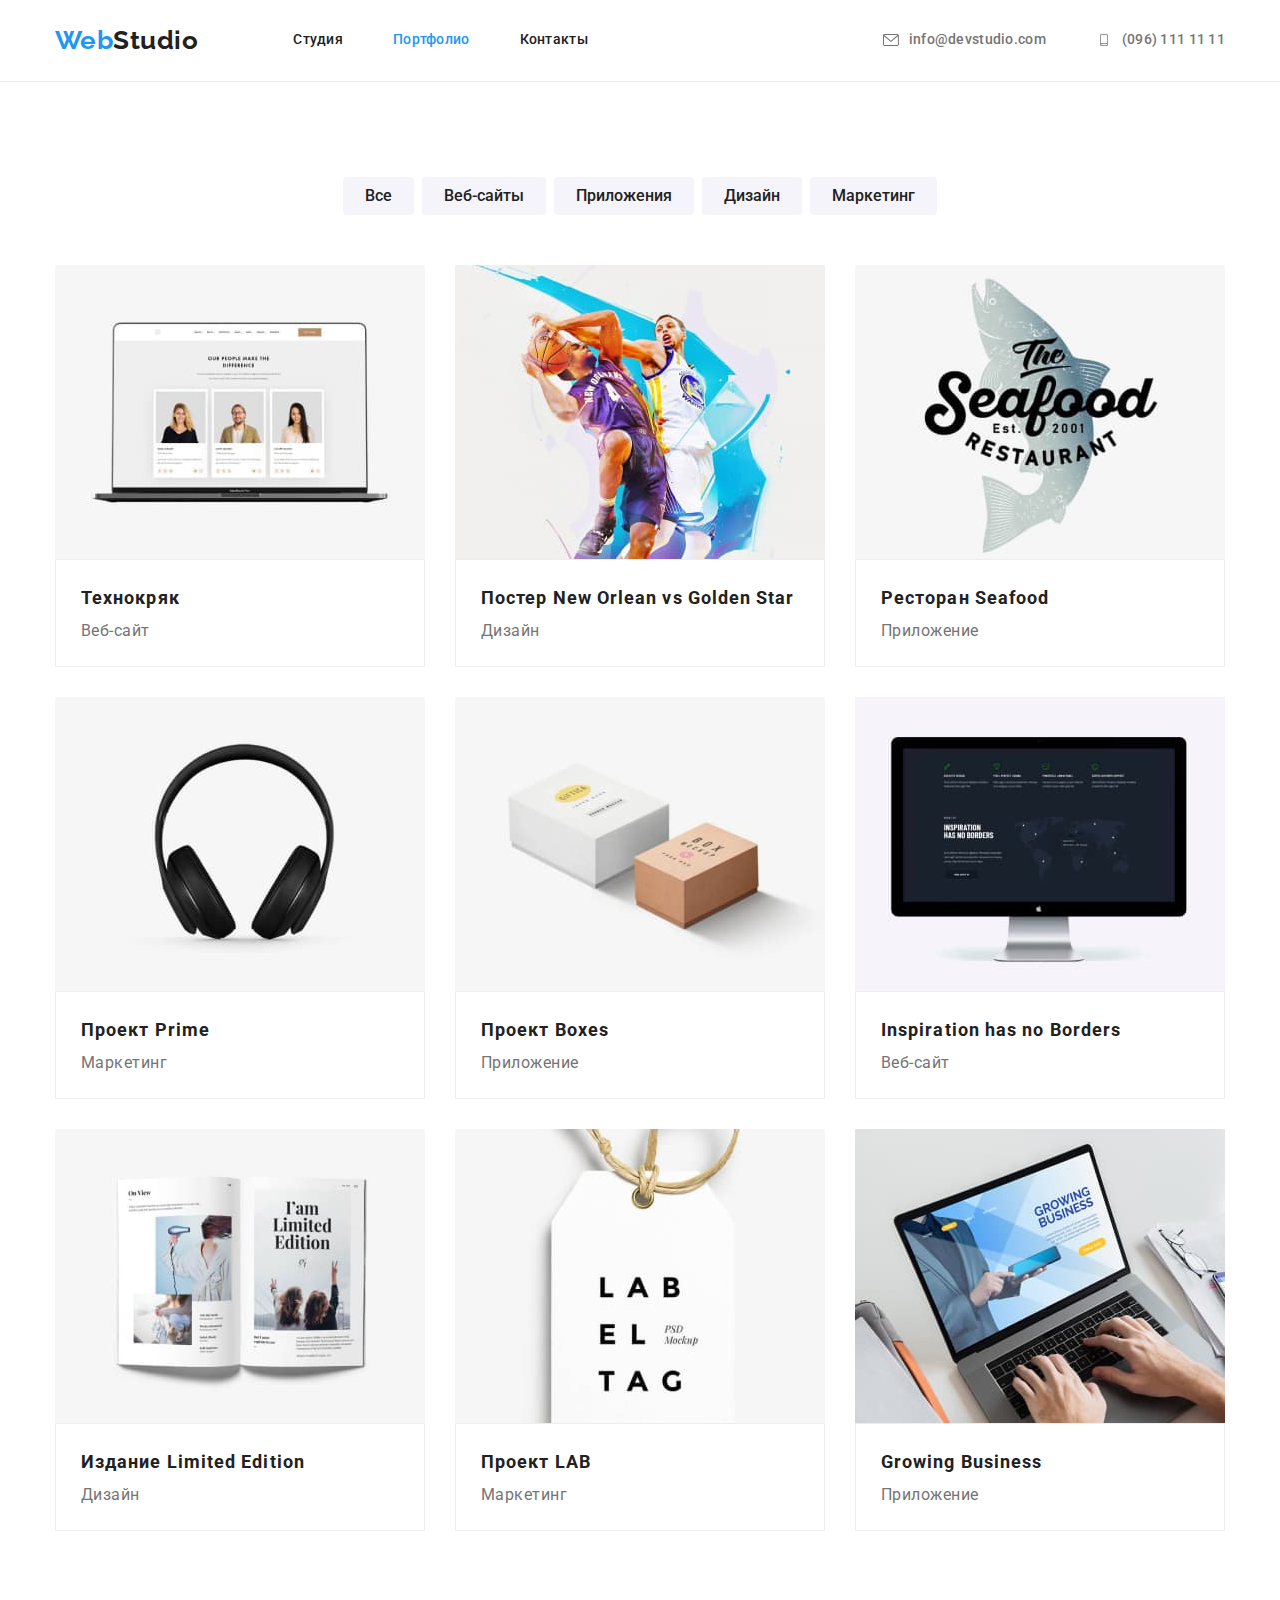
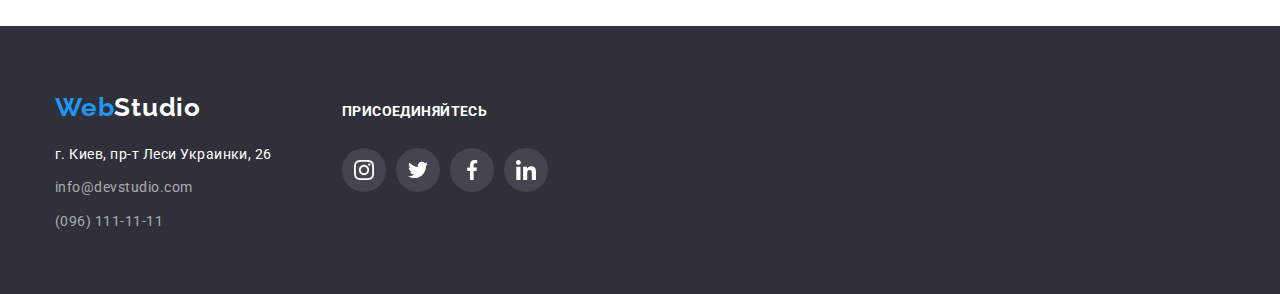
==== portfolio.html @ 473b560f "added hm 4" ====
<!DOCTYPE html>
<html lang="ru">

<head>
    <meta charset="UTF-8">
    <meta name="viewport" content="width=device-width, initial-scale=1.0">
    <title>Портфолио</title>
    <link rel="stylesheet" href="https://fonts.googleapis.com/css2?family=Raleway:wght@700&display=swap">
    <link rel="stylesheet" href="https://fonts.googleapis.com/css2?family=Roboto:wght@400;500;700;900&display=swap">
    <link rel="stylesheet" href="https://cdnjs.cloudflare.com/ajax/libs/modern-normalize/1.0.0/modern-normalize.min.css">
    <link rel="stylesheet" href="./css/styles.css">
</head>

<body>
    
<header class="header">
    <div class="container nav-adress-container">

        <!--Логотип-->
        <a class="logo" href="./index.html"><span class="web-logo">Web</span>Studio</a>
        <nav>
            <!-- Навигация на другие страницы -->
            <ul class="site-nav list">
                <li class="item"><a class="link" href="./index.html" target="_blank">Студия</a></li>
                <li class="item"><a class="link is-current" href="./portfolio.html" target="_blank">Портфолио</a></li>
                <li class="item"><a class="link" href="">Контакты</a></li>
            </ul>
        </nav>
        <!--Список контактов-->
        <adress class="adress-container">
            <ul class="header-adress list">


                
                <li class="item">
                    <a href="mailto:info@devstudio.com" class="adress-link">
                        <svg class="nav-svg" width="16" height="12">
                            <use href="./images/sprites.svg#email">
                        </svg>info@devstudio.com</a>
                </li>
                <li class="item"><a href="tel:++380961111111" class="adress-link">
                    <svg class="nav-svg" width="16" height="12">
                        <use href="./images/sprites.svg#smartphone">
                    </svg>(096) 111 11 11</a></li>

            </ul>
        </adress>

    </div>
</header>
    
    <main>
        
        <section class="works-section">
            <div class="container">
                
            <!--Навигационные кнопки-->
            <ul class="main-buttons list">
                <li class="item"><button type="button" class="port-button">
                <span class="port-button-text">Все</span></button></li>
                <li class="item"><button type="button" class="port-button">
                    <span class="port-button-text">Веб-сайты</span></button></li>
                <li class="item"><button type="button" class="port-button">
                    <span class="port-button-text">Приложения</span></button></li>
                <li class="item"><button type="button" class="port-button">
                    <span class="port-button-text">Дизайн</span></button></li>
                <li class="item"><button type="button" class="port-button">
                    <span class="port-button-text">Маркетинг</span></button></li>
            </ul>
            
            
            <!--Список примеров работ-->
            <!--<h1>Примеры работ</h1>-->
            
                
            <ul class="wrap-works list">
                <li class="item">
                    <a class="works-examples" href="/">
                    <img src="./images/technocrack.jpg" alt="Технокряк" width="370" />
                <div class="content">
                    <h2 class="works-title">Технокряк</h2>
                    <p class="works-description">Веб-сайт</p>
                </div>
                    </a>
                </li>



                
                <li class="item">
                    <a class="works-examples" href="/">
                    <img src="./images/neworlean.jpg" alt="Постер New Orlean vs Golden Star" width="370" />
                <div class="content">
                    <h2 class="works-title">Постер New Orlean vs Golden Star</h2>
                    <p class="works-description">Дизайн</p>
                </div>    
                </a>
                </li>
                <li class="item">
                    <a class="works-examples" href="/">
                    <img src="./images/seafood.jpg" alt="Ресторан Seafood" width="370" />
                <div class="content">
                    <h2 class="works-title">Ресторан Seafood</h2>
                    <p class="works-description">Приложение</p>
                </div>    
                    </a>
                </li>
                <li class="item">
                    <a class="works-examples" href="/">
                    <img src="./images/prime.jpg" alt="Проект Prime" width="370" />
                    <div class="content">
                    <h2 class="works-title">Проект Prime</h2>
                    <p class="works-description">Маркетинг</p>
                </div>    
                    </a>
                </li>
                <li class="item">
                    <a class="works-examples" href="/">
                    <img src="./images/boxes.jpg" alt="Проект Boxes" width="370" />
                    <div class="content">
                    <h2 class="works-title">Проект Boxes</h2>
                    <p class="works-description">Приложение</p>
                </div>    
                    </a>
                </li>
                <li class="item">
                    <a class="works-examples" href="/">
                    <img src="./images/inspiration.jpg" alt="Inspiration has no Borders" width="370" />
                    <div class="content">
                    <h2 class="works-title">Inspiration has no Borders</h2>
                    <p class="works-description">Веб-сайт</p>
                </div>    
                    </a>
                </li>
                <li class="item">
                    <a class="works-examples" href="/">
                    <img src="./images/limitededition.jpg" alt="Издание Limited Edition" width="370" />
                    <div class="content">
                    <h2 class="works-title">Издание Limited Edition</h2>
                    <p class="works-description">Дизайн</p>
                </div>    
                    </a>
                </li>
                <li class="item">
                    <a class="works-examples" href="/">
                    <img src="./images/lab.jpg" alt="Проект LAB" width="370" />
                    <div class="content">
                    <h2 class="works-title">Проект LAB</h2>
                    <p class="works-description">Маркетинг</p>
                </div>    
                    </a>
                </li>
                <li class="item">
                    <a class="works-examples" href="/">
                    <img src="./images/growing.jpg" alt="Growing Business" width="370" />
                    <div class="content">
                    <h2 class="works-title">Growing Business</h2>
                    <p class="works-description">Приложение</p>
                </div>    
                    </a>
                </li>
            </ul>
            </div>
        </section>
        
    </main>
    
<footer class="footer">
    <div class="container footer-container">



        <div>
            <!--Логотип-->
            <a class="footer-logo" href="./index.html"><span class="web-logo">Web</span>Studio</a>
            <!--Список контактов-->
            <address>
                <ul class="footer-adress list">

                    <li class="item">
                        <a href="https://goo.gl/maps/HhLxZeVXFnJHZ4HMA" target="_blank" class="footer-contact-adress">г.
                            Киев, пр-т Леси Украинки, 26 </a> </li>
                    <li class="item">
                        <a href="mailto:info@devstudio.com" class="footer-contact">info@devstudio.com</a>
                    </li>
                    <li class="item">
                        <a href="tel:++380961111111" class="footer-contact">(096) 111-11-11</a>
                    </li>
                </ul>
            </address>
        </div>




        <div class="social-container">
            <p> <span class="join-us">присоединяйтесь</span></p>
            <ul class="social-buttons list">
                <li class="item">
                    <a class="social-link" href="http://www.instagram.com" target="blank">
                        <svg width="20" height="20">
                            <use href="./images/sprites.svg#instagram">
                        </svg>
                    </a>
                </li>
                <li class="item">
                    <a class="social-link" href="http://www.twitter.com" target="blank">
                        <svg width="20" height="20">
                            <use href="./images/sprites.svg#twitter">
                        </svg>
                    </a>
                </li>
                <li class="item">
                    <a class="social-link" href="http://www.facerbook.com" target="blank">
                        <svg width="20" height="20">
                            <use href="./images/sprites.svg#facebook">
                        </svg>
                    </a>
                </li>
                <li class="item">
                    <a class="social-link" href="http://www.linkedin.com/" target="blank">
                        <svg width="20" height="20">
                            <use href="./images/sprites.svg#linkedin">
                        </svg>
                    </a>
                </li>

            </ul>
        </div>


    </div>
</footer>


</body>

</html>
---- css/styles.css ----
/*цвет основного текста #212121 */

/*вторичный цвет текста #757575 */

/* белый #FFFFFF */

/* вторичный цвет фона "наша команда" #F5F4FA */

/*акцент #2196F3 */

/* цвет почты и ном телефона футер rgba(255, 255, 255, 0.6); */

/*футер бекграунд #2F303A */

:root {
  --primary-text-color: #757575;
  --secondary-text-color: #ffffff;
  --title-text-color: #212121;
  --accent-color: #2196f3;
  --secondary-white-color: rgba(255, 255, 255, 0.6);
  --primary-bg-color: #ffffff;
  --secondary-bg-color: #2f303a;
  --secondary-grey-bg-color: #f5f4fa;
  --hero-bg-color: #c4c4c4;
  --border-color: #eeeeee;
  --header-border-color: #ececec;
  --svg-grey-color: #afb1b8;
}

body {
  background-color: var(--primary-bg-color);
  color: var(--primary-text-color);
  font-family: Roboto, sans-serif;
  letter-spacing: 0.03em;
  outline: 2px solid black;
  margin: auto;
}

img {
  display: block;
}

.container {
  margin-left: auto;
  margin-right: auto;
  padding-left: 15px;
  padding-right: 15px;

  width: 1200px;
}

.list {
  list-style: none;
  margin: 0px;
  padding: 0px;
}

/*----------------------------------------------------------------*/
.header {
  padding-top: 25px;
  padding-bottom: 25px;
  border-bottom: 1px solid var(--header-border-color);
  margin-left: auto;
  margin-right: auto;
}

.logo {
  color: var(--title-text-color);
  font-family: Raleway;
  font-weight: 700;
  font-size: 26px;
  line-height: 1.19;
  text-decoration: none;
}

.web-logo {
  color: var(--accent-color);
}

/*Site nav*/

.nav-adress-container {
  display: flex;
  align-items: center;
}

.site-nav {
  display: flex;
  margin-left: 95px;
}

.header-adress {
  display: flex;
  align-items: center;
}

.adress-container {
  margin-left: auto;
}

.site-nav .item {
  margin-right: 50px;
}

.site-nav .item:last-child {
  margin-right: 0px;
}

.header-adress .item {
  margin-right: 50px;
}

.header-adress .item:last-child {
  margin-right: 0px;
}

.nav-svg {
  fill: var(--primary-text-color);
  margin-right: 10px;
}

/*------------------------------------------------------------------*/
.site-nav .link.is-current {
  color: var(--accent-color);
}

.site-nav .link:hover,
.site-nav .link:focus {
  color: var(--accent-color);
}

.site-nav .link {
  display: block;

  color: var(--title-text-color);
  font-weight: 500;
  font-size: 14px;
  line-height: 1.14;
  letter-spacing: 0.02em;
  text-decoration: none;
}

.header-adress .adress-link {
  display: flex;
  color: var(--primary-text-color);
  font-style: normal;
  font-weight: 500;
  font-size: 14px;
  line-height: 1.14;
  letter-spacing: 0.02em;
  text-decoration: none;
  align-items: center;
  justify-content: center;
}

.adress-link:hover,
.adress-link:focus {
  color: var(--accent-color);
}

.adress-link:hover .nav-svg,
.adress-link:focus .nav-svg {
  fill: var(--accent-color);
}

/*Section*/

.section-title {
  margin-top: 0px;
  margin-bottom: 50px;

  color: var(--title-text-color);
  font-weight: 700;
  font-size: 36px;
  line-height: 1.16;
  text-align: center;
}

/*Hero*/

.hero-section {
  padding-top: 200px;
  padding-bottom: 200px;
  height: 600px;
  max-width: 1600px;
  margin-left: auto;
  margin-right: auto;
  background-image: linear-gradient(
      to right,
      rgba(47, 48, 58, 0.4),
      rgba(47, 48, 58, 0.4)
    ),
    url(../images/heroback.jpg);
  background-color: var(--hero-bg-color);

  background-repeat: no-repeat;
  background-position: center;
  background-size: cover;
  text-align: center;
}

.hero {
  margin-top: 0px;
  margin-bottom: 30px;

  color: var(--secondary-text-color);
  font-weight: 900;
  font-size: 44px;
  line-height: 1.36;
  letter-spacing: 0.06em;
  text-transform: uppercase;
}
/*Button*/

.button-text {
  color: var(--secondary-text-color);
  font-weight: 700;
  font-size: 16px;
  line-height: 1.875;
  letter-spacing: 0.06em;
}

.button {
  display: inline-block;
  padding: 10px 32px;
  min-width: 200px;

  cursor: pointer;
  background-color: var(--accent-color);
  font-family: inherit;
  border-radius: 4px;
  border: none;
}

/*Features*/

.features-section {
  padding-top: 95px;
}

.features {
  display: flex;
}

.features .item:last-child {
  margin-right: 0px;
}

.features .item {
  margin-right: 30px;
}

.features-icon {
  display: flex;
  height: 120px;
  width: 270px;
  background-color: var(--secondary-grey-bg-color);
  border-radius: 4px;
  margin-bottom: 30px;
  align-items: center;
  justify-content: center;
}

.features .title {
  margin-top: 0px;
  margin-bottom: 10px;

  color: var(--title-text-color);
  font-weight: 700;
  font-size: 14px;
  line-height: 1.14;
  text-transform: uppercase;
}

.features-text {
  margin-top: 0px;
  margin-bottom: 0px;

  font-size: 14px;
  line-height: 1.71;
}

/*Чем мы занимаемся*/

.what-we-do-section {
  padding-top: 95px;
  padding-bottom: 95px;
}

.works-photo {
  display: flex;
}

.works-photo .item:last-child {
  margin-right: 0px;
}

.works-photo .item {
  margin-right: 30px;
}

/*Наша команда*/

.our-team-section {
  background-color: var(--secondary-grey-bg-color);
  padding-top: 95px;
  padding-bottom: 95px;
  margin-left: auto;
  margin-right: auto;
}

.our-team {
  display: flex;
}

.our-team .item {
  margin-right: 30px;
}

.our-team .item:last-child {
  margin-right: 0px;
}

.our-team .title {
  margin-top: 0px;
  margin-bottom: 10px;

  color: var(--title-text-color);
  font-weight: 500;
  font-size: 16px;
  line-height: 1.18;
}

.profession {
  margin-top: 0px;
  margin-bottom: 16px;

  font-size: 16px;
  line-height: 1.18;
}

.our-team .content {
  background-color: var(--primary-bg-color);

  text-align: center;
  padding: 30px;

  border-radius: 0px 0px 4px 4px;
  box-shadow: 0px 1px 3px rgba(0, 0, 0, 0.12), 0px 1px 1px rgba(0, 0, 0, 0.14),
    0px 2px 1px rgba(0, 0, 0, 0.2);
}

.social-buttons-team {
  display: flex;
}

.social-buttons-team .item {
  margin-right: 10px;
  height: 44px;
  width: 44px;
}

.social-link-team {
  justify-content: center;
  align-items: center;
  display: flex;
  fill: var(--svg-grey-color);
  margin-right: 10px;
  width: 44px;
  height: 44px;
  display: flex;
  border-radius: 50%;
}

.social-buttons-team .item:last-child {
  margin-right: 0px;
}

.social-link-team:hover,
.social-link-team:focus {
  background-color: var(--accent-color);
  fill: var(--secondary-text-color);
}

/*Наши клиенты*/

.clients-container {
  padding-top: 95px;
  padding-bottom: 95px;
}

.our-clients {
  display: flex;
  justify-content: space-between;
}

.client-link {
  display: flex;
  justify-content: center;
  align-items: center;
  width: 170px;
  height: 90px;
  border: 1px solid #afb1b8;
  border-radius: 4px;
  fill: var(--svg-grey-color);
  cursor: pointer;
}

.client-link:hover,
.client-link:focus {
  fill: var(--accent-color);
  border-color: var(--accent-color);
}

/*Footer*/

.footer {
  background-color: var(--secondary-bg-color);
  padding-top: 60px;
  padding-bottom: 60px;
  margin-left: auto;
  margin-right: auto;
  display: block;
}

.footer-container {
  display: flex;
  align-items: baseline;
}

.footer-logo {
  display: block;
  margin-bottom: 20px;

  color: var(--secondary-text-color);
  font-weight: 700;
  font-size: 26px;
  line-height: 1.19;
  text-decoration: none;
  font-family: Raleway;
  letter-spacing: 0.03em;
}

.footer-contact-adress {
  color: var(--secondary-text-color);
  font-style: normal;
  font-size: 14px;
  line-height: 1.71;
  text-decoration: none;
}
.footer-contact {
  display: inline-flex;

  color: var(--secondary-white-color);
  font-style: normal;
  font-size: 14px;
  line-height: 1.71;
  text-decoration: none;
}

.footer-adress .item {
  margin-bottom: 10px;
}

.footer-adress .item:last-child {
  margin-bottom: 0px;
}

.link:hover,
.link:focus {
  color: var(--accent-color);
}

.footer-contact:hover,
.footer-contact:focus {
  color: var(--accent-color);
}

.footer-contact-adress:hover,
.footer-contact-adress:focus {
  color: var(--accent-color);
}

.social-container {
  margin-left: 70px;
}

.join-us {
  display: inline-flex;
  font-weight: 700;
  font-size: 14px;
  line-height: 1.142px;
  letter-spacing: 0.03em;
  text-transform: uppercase;
  color: var(--secondary-text-color);
  margin-bottom: 20px;
}

.social-buttons {
  display: flex;
}

.social-link {
  margin-right: 10px;
  height: 44px;
  width: 44px;
  background-color: rgba(255, 255, 255, 0.1);
  border-radius: 50%;
  cursor: pointer;
  justify-content: center;
  align-items: center;
  display: flex;
}

.social-link {
  justify-content: center;
  align-items: center;
  display: flex;
  fill: var(--secondary-text-color);
}

.social-buttons .item:last-child {
  margin-right: 0px;
}

.social-link:hover,
.social-link:focus {
  background-color: var(--accent-color);
}

/*--------------------Portfolio-------------------*/

.buttons-section {
  padding-top: 95px;
  padding-bottom: 50px;
}

.main-buttons {
  display: flex;
  justify-content: center;
}

.main-buttons .item {
  margin-right: 8px;
}

.main-buttons .item:last-child {
  margin-right: 0px;
}

.port-button {
  font-family: inherit;
  background-color: var(--secondary-grey-bg-color);
  color: var(--title-text-color);
  border-radius: 4px;
  border: none;
  text-align: center;
  padding: 6px 22px;
  cursor: pointer;
}

.main-buttons .item {
  margin-bottom: 50px;
}

.port-button-text {
  font-weight: 500;
  font-size: 16px;
  line-height: 1.62;
}

.port-button:hover,
.port-button:focus {
  background-color: var(--accent-color);
  color: var(--secondary-text-color);
  box-shadow: 0px 3px 1px rgba(0, 0, 0, 0.1), 0px 1px 2px rgba(0, 0, 0, 0.08),
    0px 2px 2px rgba(0, 0, 0, 0.12);
}

/*Список работ Works*/

.works-section {
  padding-top: 95px;
  padding-bottom: 95px;
}

.wrap-works {
  display: flex;
  flex-wrap: wrap;
}

.wrap-works .item {
  margin-right: 30px;
  margin-bottom: 30px;
}

.wrap-works .item:nth-child(3n) {
  margin-right: 0px;
}

.wrap-works .item:nth-last-child(-n + 3) {
  margin-bottom: 0px;
}

.works-title {
  color: var(--title-text-color);
  font-weight: 700;
  font-size: 18px;
  line-height: 2;
  letter-spacing: 0.06em;
  margin-top: 0px;
  margin-bottom: 0px;
}

.works-description {
  color: var(--primary-text-color);
  font-size: 16px;
  line-height: 1.87;
  margin-top: 0px;
  margin-bottom: 0px;
}

.works-examples {
  text-decoration: none;
}

.wrap-works .content {
  border: 1px solid var(--border-color);
  padding-top: 20px;
  padding-left: 25px;
  padding-bottom: 20px;
}

.works-examples:hover,
.works-examples:focus {
  display: block;
  box-shadow: 0px 1px 1px rgba(0, 0, 0, 0.12), 0px 4px 4px rgba(0, 0, 0, 0.06),
    1px 4px 6px rgba(0, 0, 0, 0.16);
}
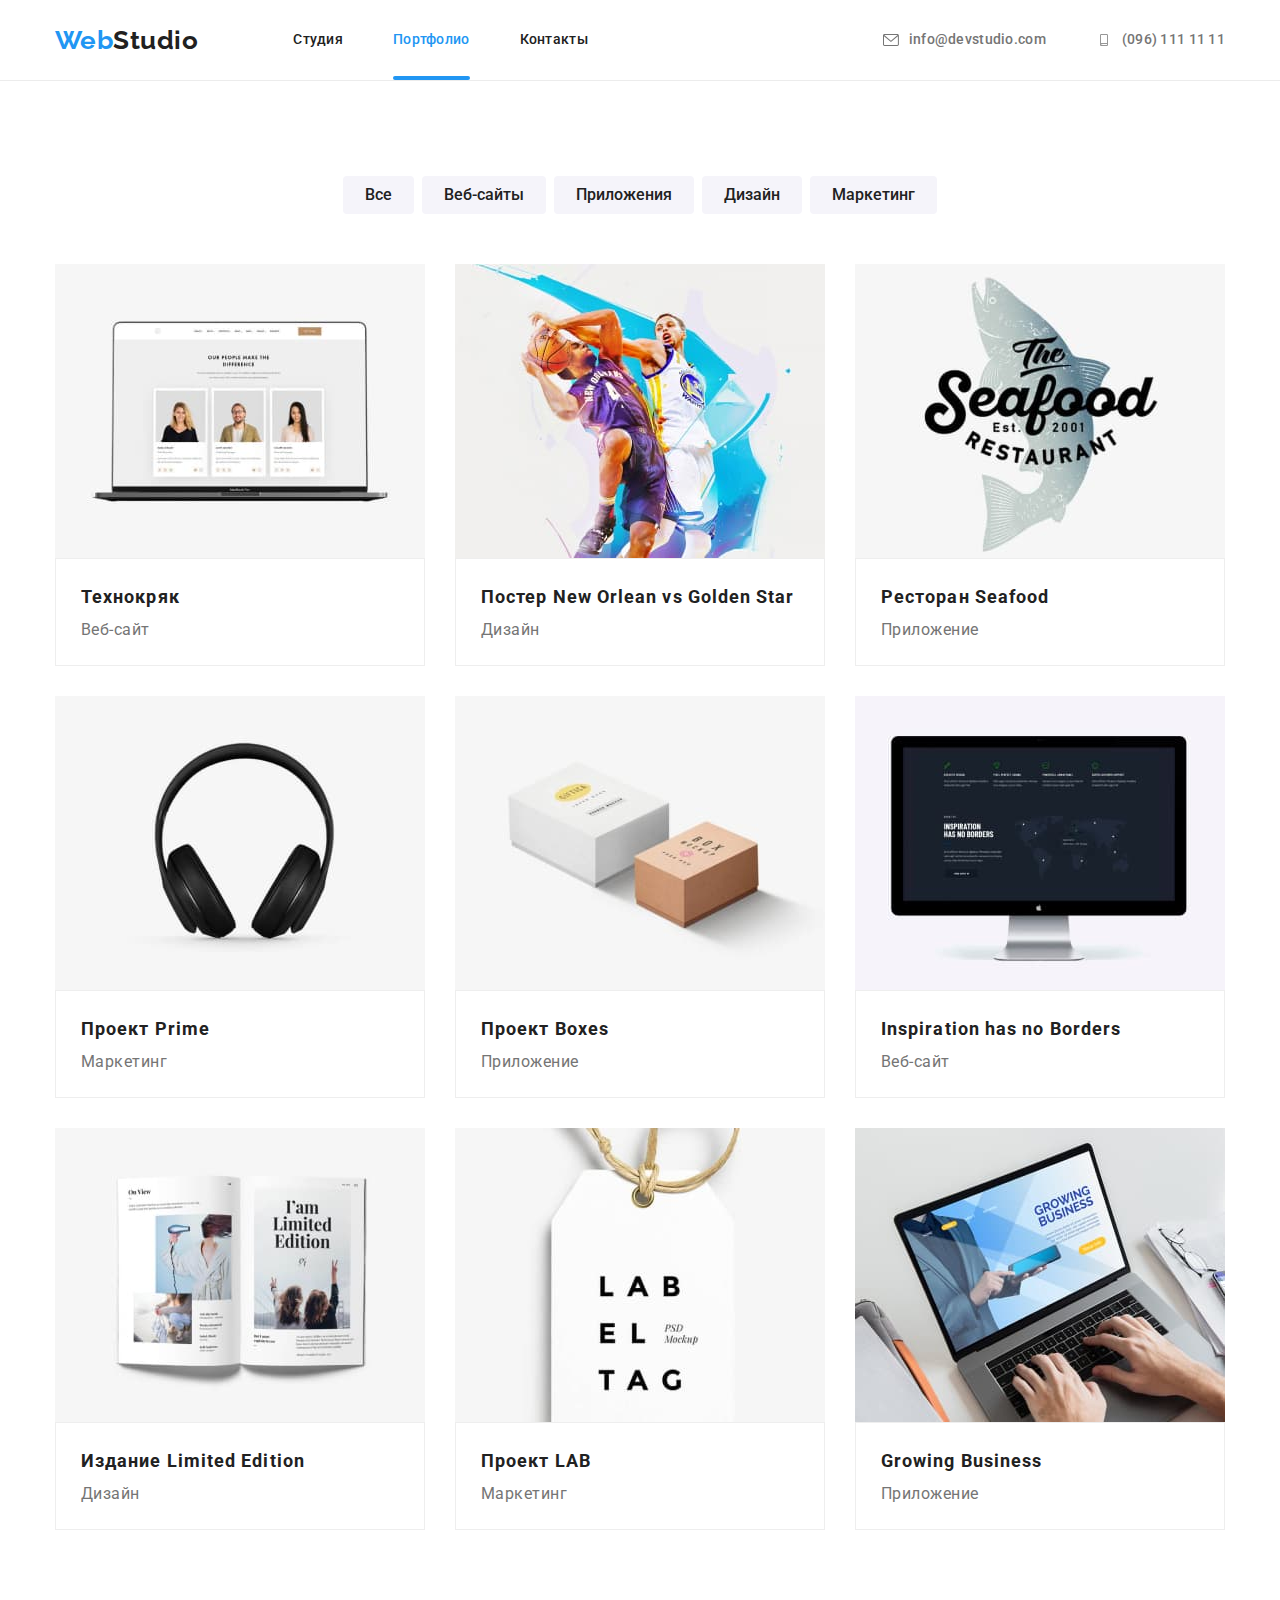
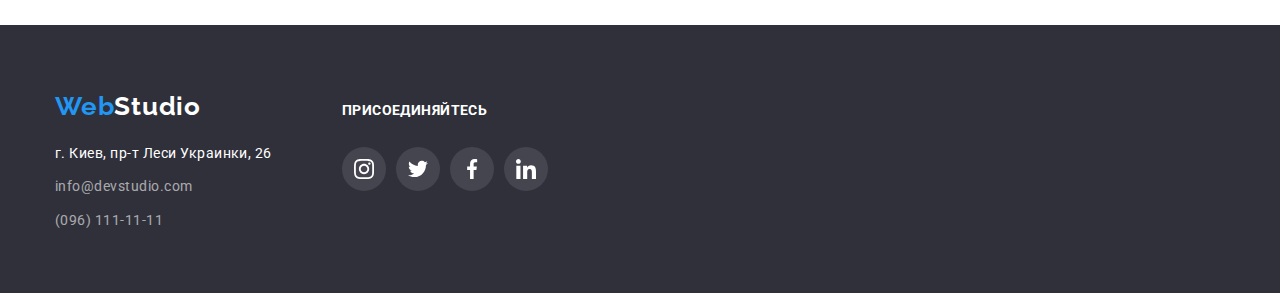
==== commit d6daad3c: "header" ====
--- a/portfolio.html
+++ b/portfolio.html
@@ -22,7 +22,7 @@
             <!-- Навигация на другие страницы -->
             <ul class="site-nav list">
                 <li class="item"><a class="link" href="./index.html" target="_blank">Студия</a></li>
-                <li class="item"><a class="link is-current" href="./portfolio.html" target="_blank">Портфолио</a></li>
+                <li class="item"><a class="link current" href="./portfolio.html" target="_blank">Портфолио</a></li>
                 <li class="item"><a class="link" href="">Контакты</a></li>
             </ul>
         </nav>
--- a/css/styles.css
+++ b/css/styles.css
@@ -57,8 +57,6 @@
 
 /*----------------------------------------------------------------*/
 .header {
-  padding-top: 25px;
-  padding-bottom: 25px;
   border-bottom: 1px solid var(--header-border-color);
   margin-left: auto;
   margin-right: auto;
@@ -120,8 +118,20 @@
 }
 
 /*------------------------------------------------------------------*/
-.site-nav .link.is-current {
+.site-nav .link.current {
   color: var(--accent-color);
+}
+
+.site-nav .link.current::after {
+  content: "";
+  display: block;
+  position: absolute;
+  left: 0px;
+  bottom: 0px;
+  width: 100%;
+  height: 4px;
+  border-radius: 2px;
+  background-color: var(--accent-color);
 }
 
 .site-nav .link:hover,
@@ -131,6 +141,10 @@
 
 .site-nav .link {
   display: block;
+  position: relative;
+  padding-top: 32px;
+  padding-bottom: 32px;
+  transition: color 250ms cubic-bezier(0.4, 0, 0.2, 1);
 
   color: var(--title-text-color);
   font-weight: 500;
